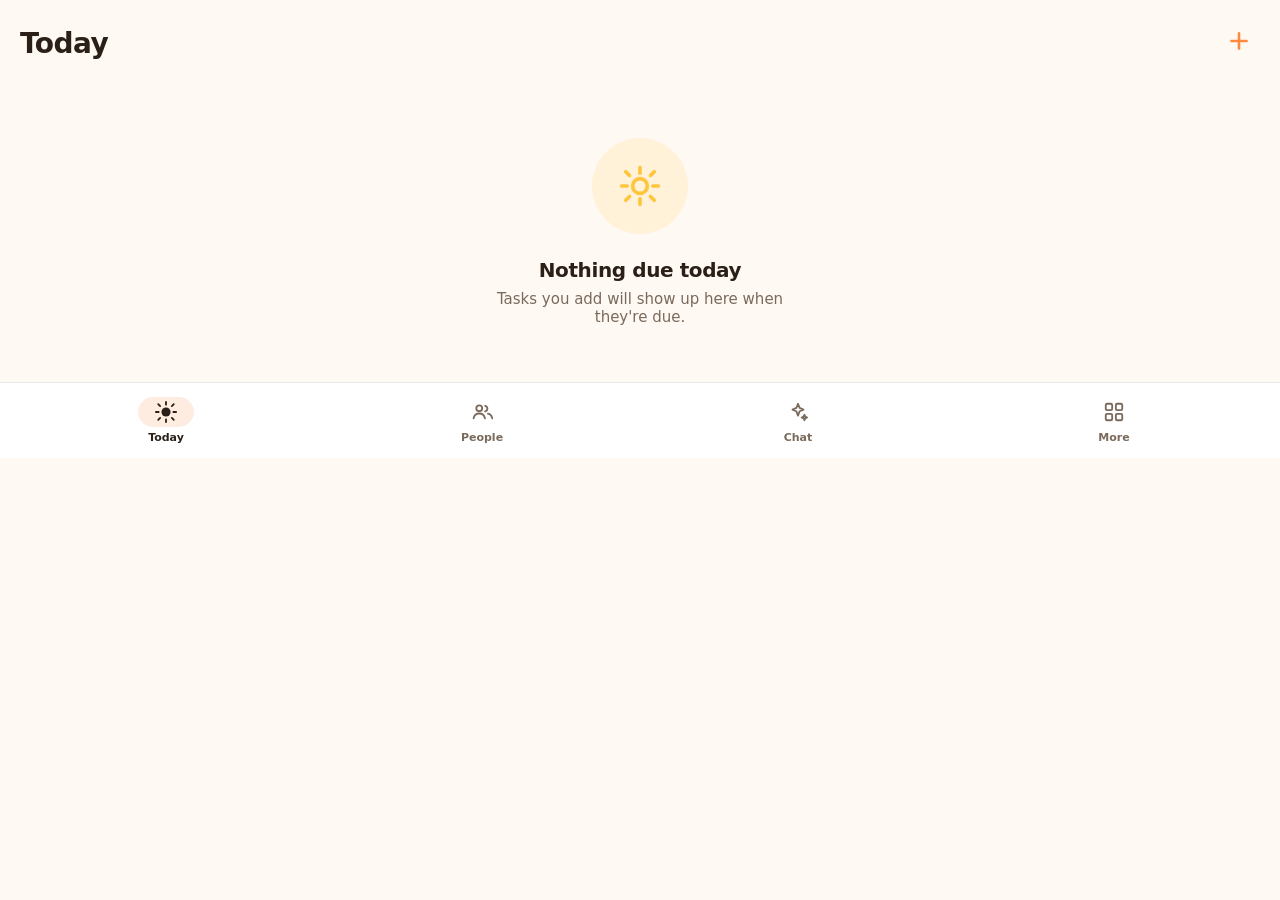
==== web/index.html @ 5587e307 "Add recurring tasks (daily/weekly/monthly) Tasks gain a recurrence field and a new Tasks.complete(id" ====
<!DOCTYPE html>
<html lang="en">
<head>
  <meta charset="UTF-8">
  <meta name="viewport" content="width=device-width, initial-scale=1.0, viewport-fit=cover">
  <meta name="theme-color" content="#FF8A3D">
  <meta name="description" content="Tasks, people, journal, study and AI — all in one app.">

  <meta name="mobile-web-app-capable" content="yes">
  <meta name="apple-mobile-web-app-capable" content="yes">
  <meta name="apple-mobile-web-app-status-bar-style" content="default">
  <meta name="apple-mobile-web-app-title" content="Satu">
  <link rel="apple-touch-icon" href="icons/icon-192.png">
  <link rel="icon" type="image/png" href="icons/icon-192.png">
  <link rel="manifest" href="manifest.json">

  <title>Satu</title>
  <link rel="stylesheet" href="css/theme.css">
</head>
<body>

  <!-- ===== Today ===== -->
  <section id="screen-today" class="screen active" data-screen>
    <header class="app-bar" style="display:flex; align-items:center; justify-content:space-between;">
      <h1 data-t="todayTitle"></h1>
      <button class="btn btn-text" id="today-add-task" aria-label="Add task" style="padding:8px;">
        <svg width="26" height="26" viewBox="0 0 24 24" fill="none" stroke="var(--mango)" stroke-width="2.4" stroke-linecap="round"><path d="M12 5v14M5 12h14"/></svg>
      </button>
    </header>
    <main>
      <div class="empty-state" id="today-empty">
        <div class="icon-circle" style="background: rgb(var(--sun-rgb) / 0.15)">
          <svg viewBox="0 0 24 24" fill="none" stroke="var(--sun)" stroke-width="2" stroke-linecap="round"><circle cx="12" cy="12" r="4"/><path d="M12 2v3M12 19v3M4.2 4.2l2.1 2.1M17.7 17.7l2.1 2.1M2 12h3M19 12h3M4.2 19.8l2.1-2.1M17.7 6.3l2.1-2.1"/></svg>
        </div>
        <h2 data-t="todayEmptyTitle"></h2>
        <p data-t="todayEmptyBody"></p>
      </div>
      <div id="today-tasks" hidden style="display:flex; flex-direction:column; gap:10px; padding:8px 20px 24px;"></div>
    </main>
  </section>

  <!-- ===== People ===== -->
  <section id="screen-people" class="screen" data-screen>
    <header class="app-bar"><h1 data-t="peopleTitle"></h1></header>
    <main>
      <div class="empty-state">
        <div class="icon-circle" style="background: rgb(var(--teal-rgb) / 0.15)">
          <svg viewBox="0 0 24 24" fill="none" stroke="var(--teal)" stroke-width="2" stroke-linecap="round" stroke-linejoin="round"><circle cx="9" cy="8" r="3.2"/><path d="M2.8 19c.6-3.4 3.2-5.4 6.2-5.4s5.6 2 6.2 5.4"/><path d="M15.5 5.2a3.2 3.2 0 0 1 0 6.2M18.5 13.7c2.4.5 4.1 2.3 4.7 5.3"/></svg>
        </div>
        <h2 data-t="peopleEmptyTitle"></h2>
        <p data-t="peopleEmptyBody"></p>
      </div>
    </main>
  </section>

  <!-- ===== Chat ===== -->
  <section id="screen-chat" class="screen" data-screen>
    <header class="app-bar"><h1 data-t="chatTitle"></h1></header>
    <main>
      <div class="empty-state" id="chat-no-key">
        <div class="icon-circle" style="background: rgb(var(--grape-rgb) / 0.15)">
          <svg viewBox="0 0 24 24" fill="none" stroke="var(--grape)" stroke-width="2" stroke-linecap="round" stroke-linejoin="round"><path d="M7 17V7a2 2 0 0 1 2-2h6a2 2 0 0 1 2 2v10l-2-1.5-2 1.5-2-1.5-2 1.5-2-1.5z"/><circle cx="12" cy="8" r="1.6" fill="var(--grape)" stroke="none"/></svg>
        </div>
        <h2 data-t="chatNeedsKeyTitle"></h2>
        <p data-t="chatNeedsKeyBody"></p>
        <button class="btn btn-filled action" id="chat-open-settings" data-t="chatNeedsKeyAction"></button>
      </div>
      <div class="empty-state" id="chat-ready" hidden>
        <div class="icon-circle" style="background: rgb(var(--grape-rgb) / 0.15)">
          <svg viewBox="0 0 24 24" fill="var(--grape)"><path d="M12 2l2.2 5.5L20 9.6l-5.5 2.3L12 17l-2.3-5.1L4 9.6l5.5-2.1z"/></svg>
        </div>
        <h2 data-t="chatEmptyTitle"></h2>
        <p data-t="chatEmptyBody"></p>
      </div>
    </main>
  </section>

  <!-- ===== More ===== -->
  <section id="screen-more" class="screen" data-screen>
    <header class="app-bar"><h1 data-t="moreTitle"></h1></header>
    <main>
      <div style="display:flex; flex-direction:column; gap:12px; padding:8px 20px 24px;">
        <div class="list-tile">
          <div class="leading" style="background: rgb(var(--berry-rgb) / 0.15)">
            <svg viewBox="0 0 24 24" fill="var(--berry)"><path d="M4 4h11a3 3 0 0 1 3 3v13l-2-1-2 1-2-1-2 1-2-1-2 1V6a2 2 0 0 1 2-2z"/></svg>
          </div>
          <div class="label" data-t="moreJournal"></div>
          <div class="trailing" data-t="comingSoon"></div>
        </div>
        <div class="list-tile">
          <div class="leading" style="background: rgb(var(--leaf-rgb) / 0.15)">
            <svg viewBox="0 0 24 24" fill="var(--leaf)"><path d="M12 2 2 7l10 5 8-4v6h2V7L12 2z"/><path d="M6 12.2V16c0 1.7 2.7 3 6 3s6-1.3 6-3v-3.8l-6 3-6-3z"/></svg>
          </div>
          <div class="label" data-t="moreStudy"></div>
          <div class="trailing" data-t="comingSoon"></div>
        </div>
        <div class="list-tile">
          <div class="leading" style="background: rgb(var(--sun-rgb) / 0.15)">
            <svg viewBox="0 0 24 24" fill="none" stroke="var(--sun)" stroke-width="2" stroke-linecap="round" stroke-linejoin="round"><rect x="3" y="4" width="18" height="13" rx="2"/><path d="M8 21h8M12 17v4"/></svg>
          </div>
          <div class="label" data-t="moreDecks"></div>
          <div class="trailing" data-t="comingSoon"></div>
        </div>
        <div class="list-tile" id="open-lists" style="cursor:pointer">
          <div class="leading" style="background: rgb(var(--teal-rgb) / 0.15)">
            <svg viewBox="0 0 24 24" fill="none" stroke="var(--teal)" stroke-width="2" stroke-linecap="round" stroke-linejoin="round"><rect x="4" y="5" width="16" height="4" rx="1.5"/><rect x="4" y="12" width="16" height="4" rx="1.5"/><rect x="4" y="19" width="10" height="1.5" rx="0.75"/></svg>
          </div>
          <div class="label" data-t="moreLists"></div>
          <svg width="20" height="20" viewBox="0 0 24 24" fill="none" stroke="var(--ink-soft)" stroke-width="2" stroke-linecap="round" stroke-linejoin="round"><path d="M9 18l6-6-6-6"/></svg>
        </div>
        <div class="list-tile" id="open-settings" style="cursor:pointer">
          <div class="leading" style="background: rgb(var(--mango-rgb) / 0.15)">
            <svg viewBox="0 0 24 24" fill="none" stroke="var(--mango)" stroke-width="2" stroke-linecap="round" stroke-linejoin="round"><circle cx="12" cy="12" r="3"/><path d="M19.4 13a1.7 1.7 0 0 0 .3 1.9l.1.1a2 2 0 1 1-2.8 2.8l-.1-.1a1.7 1.7 0 0 0-1.9-.3 1.7 1.7 0 0 0-1 1.5V19a2 2 0 1 1-4 0v-.1a1.7 1.7 0 0 0-1-1.6 1.7 1.7 0 0 0-1.9.3l-.1.1a2 2 0 1 1-2.8-2.8l.1-.1a1.7 1.7 0 0 0 .3-1.9 1.7 1.7 0 0 0-1.5-1H4a2 2 0 1 1 0-4h.1a1.7 1.7 0 0 0 1.6-1 1.7 1.7 0 0 0-.3-1.9l-.1-.1a2 2 0 1 1 2.8-2.8l.1.1a1.7 1.7 0 0 0 1.9.3H10a1.7 1.7 0 0 0 1-1.5V4a2 2 0 1 1 4 0v.1a1.7 1.7 0 0 0 1 1.5 1.7 1.7 0 0 0 1.9-.3l.1-.1a2 2 0 1 1 2.8 2.8l-.1.1a1.7 1.7 0 0 0-.3 1.9V10a1.7 1.7 0 0 0 1.5 1H20a2 2 0 1 1 0 4h-.1a1.7 1.7 0 0 0-1.5 1z"/></svg>
          </div>
          <div class="label" data-t="moreSettings"></div>
          <svg width="20" height="20" viewBox="0 0 24 24" fill="none" stroke="var(--ink-soft)" stroke-width="2" stroke-linecap="round" stroke-linejoin="round"><path d="M9 18l6-6-6-6"/></svg>
        </div>
      </div>
    </main>
  </section>

  <!-- ===== Settings (opened from More, not a tab) ===== -->
  <section id="screen-settings" class="screen" data-screen>
    <header class="app-bar" style="display:flex; align-items:center; gap:12px;">
      <button class="btn btn-text" id="settings-back" style="padding:8px;" aria-label="Back">
        <svg width="22" height="22" viewBox="0 0 24 24" fill="none" stroke="var(--ink)" stroke-width="2" stroke-linecap="round" stroke-linejoin="round"><path d="M15 18l-6-6 6-6"/></svg>
      </button>
      <h1 data-t="settingsTitle" style="font-size:22px;"></h1>
    </header>
    <main>
      <div class="field-label" data-t="settingsAppearance"></div>
      <div class="card settings-card">
        <div class="settings-row">
          <label data-t="settingsLanguage"></label>
          <select id="select-locale">
            <option value="system" data-t="settingsThemeSystem"></option>
            <option value="en">English</option>
            <option value="id">Bahasa Indonesia</option>
          </select>
        </div>
        <div class="settings-row">
          <label data-t="settingsTheme"></label>
          <select id="select-theme">
            <option value="system" data-t="settingsThemeSystem"></option>
            <option value="light" data-t="settingsThemeLight"></option>
            <option value="dark" data-t="settingsThemeDark"></option>
          </select>
        </div>
      </div>

      <div class="field-label" data-t="settingsAi"></div>
      <div class="card settings-card">
        <label for="input-api-key" data-t="settingsApiKey" style="display:block; margin-bottom:12px;"></label>
        <input type="password" id="input-api-key" data-t-placeholder="settingsApiKeyHint" autocomplete="off">
        <p class="help-text" data-t="settingsApiKeyHelp"></p>
        <div style="display:flex; gap:12px; margin-top:16px;">
          <button class="btn btn-filled" id="save-api-key" data-t="actionSave" style="flex:1;"></button>
          <button class="btn btn-text" id="clear-api-key" data-t="actionClear"></button>
        </div>
      </div>
      <div class="card settings-card">
        <div class="settings-row">
          <label data-t="settingsModel"></label>
          <select id="select-model">
            <option value="claude-opus-5" data-t="settingsModelOpus"></option>
            <option value="claude-sonnet-5" data-t="settingsModelSonnet"></option>
            <option value="claude-haiku-4-5" data-t="settingsModelHaiku"></option>
          </select>
        </div>
      </div>

      <div class="field-label" data-t="settingsAbout"></div>
      <div class="card settings-card">
        <div style="font-weight:700;" data-t="appName"></div>
        <div class="help-text" data-t="appTagline" style="margin-top:4px;"></div>
      </div>
    </main>
  </section>

  <!-- ===== Task form (opened from Today, not a tab) ===== -->
  <section id="screen-task-form" class="screen" data-screen>
    <header class="app-bar" style="display:flex; align-items:center; gap:12px;">
      <button class="btn btn-text" id="task-form-back" style="padding:8px;" aria-label="Back">
        <svg width="22" height="22" viewBox="0 0 24 24" fill="none" stroke="var(--ink)" stroke-width="2" stroke-linecap="round" stroke-linejoin="round"><path d="M15 18l-6-6 6-6"/></svg>
      </button>
      <h1 id="task-form-title" style="font-size:22px;"></h1>
    </header>
    <main>
      <div class="card settings-card" style="display:flex; flex-direction:column; gap:16px;">
        <div>
          <label for="task-title" data-t="taskFieldTitle" style="display:block; margin-bottom:8px;"></label>
          <input type="text" id="task-title" data-t-placeholder="taskFieldTitleHint" autocomplete="off">
        </div>
        <div>
          <label for="task-notes" data-t="taskFieldNotes" style="display:block; margin-bottom:8px;"></label>
          <textarea id="task-notes" data-t-placeholder="taskFieldNotesHint" rows="3"></textarea>
        </div>
        <div class="settings-row">
          <label data-t="taskFieldDueDate"></label>
          <input type="date" id="task-due-date" style="width:auto;">
        </div>
        <div class="settings-row">
          <label data-t="taskFieldPriority"></label>
          <select id="task-priority">
            <option value="none" data-t="priorityNone"></option>
            <option value="low" data-t="priorityLow"></option>
            <option value="medium" data-t="priorityMedium"></option>
            <option value="high" data-t="priorityHigh"></option>
          </select>
        </div>
        <div class="settings-row">
          <label data-t="taskFieldList"></label>
          <select id="task-list"></select>
        </div>
        <div class="settings-row">
          <label data-t="taskFieldRepeat"></label>
          <select id="task-recurrence">
            <option value="none" data-t="recurrenceNone"></option>
            <option value="daily" data-t="recurrenceDaily"></option>
            <option value="weekly" data-t="recurrenceWeekly"></option>
            <option value="monthly" data-t="recurrenceMonthly"></option>
          </select>
        </div>
      </div>
      <div style="display:flex; gap:12px; padding:16px 20px 0;">
        <button class="btn btn-filled" id="task-save" data-t="actionSave" style="flex:1;"></button>
        <button class="btn btn-text" id="task-delete" data-t="actionDelete" hidden></button>
      </div>
    </main>
  </section>

  <!-- ===== Lists (opened from More, not a tab) ===== -->
  <section id="screen-lists" class="screen" data-screen>
    <header class="app-bar" style="display:flex; align-items:center; gap:12px;">
      <button class="btn btn-text" id="lists-back" style="padding:8px;" aria-label="Back">
        <svg width="22" height="22" viewBox="0 0 24 24" fill="none" stroke="var(--ink)" stroke-width="2" stroke-linecap="round" stroke-linejoin="round"><path d="M15 18l-6-6 6-6"/></svg>
      </button>
      <h1 data-t="listsTitle" style="font-size:22px;"></h1>
    </header>
    <main>
      <div class="card settings-card" style="display:flex; gap:12px;">
        <input type="text" id="new-list-name" data-t-placeholder="listsNewListHint" autocomplete="off">
        <button class="btn btn-filled" id="add-list" data-t="actionAdd" style="white-space:nowrap;"></button>
      </div>
      <div id="lists-items" hidden style="display:flex; flex-direction:column; gap:10px; padding:8px 20px 24px;"></div>
      <div class="empty-state" id="lists-empty">
        <div class="icon-circle" style="background: rgb(var(--teal-rgb) / 0.15)">
          <svg viewBox="0 0 24 24" fill="none" stroke="var(--teal)" stroke-width="2" stroke-linecap="round" stroke-linejoin="round"><rect x="4" y="5" width="16" height="4" rx="1.5"/><rect x="4" y="12" width="16" height="4" rx="1.5"/><rect x="4" y="19" width="10" height="1.5" rx="0.75"/></svg>
        </div>
        <h2 data-t="listsEmptyTitle"></h2>
        <p data-t="listsEmptyBody"></p>
      </div>
    </main>
  </section>

  <!-- ===== Bottom navigation ===== -->
  <nav class="tabbar" role="tablist" aria-label="Satu navigation">
    <button class="tab active" data-tab="today" role="tab" aria-selected="true">
      <span class="icon-wrap">
        <svg class="outline" viewBox="0 0 24 24" fill="none" stroke="currentColor" stroke-width="2" stroke-linecap="round"><circle cx="12" cy="12" r="4"/><path d="M12 2v3M12 19v3M4.2 4.2l2.1 2.1M17.7 17.7l2.1 2.1M2 12h3M19 12h3M4.2 19.8l2.1-2.1M17.7 6.3l2.1-2.1"/></svg>
        <svg class="filled" viewBox="0 0 24 24" fill="currentColor"><circle cx="12" cy="12" r="5"/><path d="M12 1v3M12 20v3M23 12h-3M4 12H1M20.5 3.5l-2.1 2.1M5.6 18.4l-2.1 2.1M20.5 20.5l-2.1-2.1M5.6 5.6L3.5 3.5" stroke="currentColor" stroke-width="2" stroke-linecap="round"/></svg>
      </span>
      <span class="label" data-t="navToday"></span>
    </button>
    <button class="tab" data-tab="people" role="tab" aria-selected="false">
      <span class="icon-wrap">
        <svg class="outline" viewBox="0 0 24 24" fill="none" stroke="currentColor" stroke-width="2" stroke-linecap="round" stroke-linejoin="round"><circle cx="9" cy="8" r="3.2"/><path d="M2.8 19c.6-3.4 3.2-5.4 6.2-5.4s5.6 2 6.2 5.4"/><path d="M15.5 5.2a3.2 3.2 0 0 1 0 6.2M18.5 13.7c2.4.5 4.1 2.3 4.7 5.3"/></svg>
        <svg class="filled" viewBox="0 0 24 24" fill="currentColor"><circle cx="9" cy="8" r="3.6"/><path d="M1.6 20c.5-4 3.4-6.4 7.4-6.4S16.3 16 16.8 20z"/><path d="M15.8 4.6a3.6 3.6 0 0 1 0 7"/><path d="M18.3 13.6c2.7.6 4.6 2.7 5.1 6.4h-4.8"/></svg>
      </span>
      <span class="label" data-t="navPeople"></span>
    </button>
    <button class="tab" data-tab="chat" role="tab" aria-selected="false">
      <span class="icon-wrap">
        <svg class="outline" viewBox="0 0 24 24" fill="none" stroke="currentColor" stroke-width="2" stroke-linecap="round" stroke-linejoin="round"><path d="M12 3l1.8 4.6L18 9.4l-4.2 1.8L12 16l-1.8-4.8L6 9.4l4.2-1.8z"/><path d="M19 15l.9 2.1L22 18l-2.1.9L19 21l-.9-2.1L16 18l2.1-.9z"/></svg>
        <svg class="filled" viewBox="0 0 24 24" fill="currentColor"><path d="M12 2l2.2 5.5L20 9.6l-5.5 2.3L12 17l-2.3-5.1L4 9.6l5.5-2.1z"/><path d="M19.3 14l1 2.3 2.3 1-2.3 1-1 2.3-1-2.3-2.3-1 2.3-1z"/></svg>
      </span>
      <span class="label" data-t="navChat"></span>
    </button>
    <button class="tab" data-tab="more" role="tab" aria-selected="false">
      <span class="icon-wrap">
        <svg class="outline" viewBox="0 0 24 24" fill="none" stroke="currentColor" stroke-width="2" stroke-linecap="round" stroke-linejoin="round"><rect x="3" y="3" width="7" height="7" rx="1.5"/><rect x="14" y="3" width="7" height="7" rx="1.5"/><rect x="3" y="14" width="7" height="7" rx="1.5"/><rect x="14" y="14" width="7" height="7" rx="1.5"/></svg>
        <svg class="filled" viewBox="0 0 24 24" fill="currentColor"><rect x="2.5" y="2.5" width="8" height="8" rx="2"/><rect x="13.5" y="2.5" width="8" height="8" rx="2"/><rect x="2.5" y="13.5" width="8" height="8" rx="2"/><rect x="13.5" y="13.5" width="8" height="8" rx="2"/></svg>
      </span>
      <span class="label" data-t="navMore"></span>
    </button>
  </nav>

  <script src="js/storage.js"></script>
  <script src="js/i18n.js"></script>
  <script src="js/tasks.js"></script>
  <script src="js/lists.js"></script>
  <script src="js/app.js"></script>
</body>
</html>
---- web/css/theme.css ----
/* Satu's visual identity: warm, rounded, colorful. Mango primary, five
   accent hues cycled across modules. Same palette as the original design,
   now plain CSS custom properties instead of a Dart ColorScheme. */

:root {
  --bg: #FFF9F4;
  --surface: #FFFFFF;
  --surface-2: #FBEFE4;
  --ink: #2B2018;
  --ink-soft: #7A6A5C;
  --line: rgba(43, 32, 24, 0.10);

  --mango: #FF8A3D;
  --teal: #17B0A6;
  --grape: #7C5CFF;
  --berry: #FF5D8F;
  --leaf: #3FBF6F;
  --sun: #FFC53D;

  --mango-rgb: 255 138 61;
  --teal-rgb: 23 176 166;
  --grape-rgb: 124 92 255;
  --berry-rgb: 255 93 143;
  --leaf-rgb: 63 191 111;
  --sun-rgb: 255 197 61;

  --radius-lg: 20px;
  --radius-md: 16px;
  --radius-pill: 999px;
  --shadow-card: 0 12px 32px -18px rgba(43, 32, 24, 0.25);
}

@media (prefers-color-scheme: dark) {
  :root {
    --bg: #1D1714;
    --surface: #29211D;
    --surface-2: #322822;
    --ink: #F5EDE6;
    --ink-soft: #B6A79A;
    --line: rgba(245, 237, 230, 0.12);
    --shadow-card: 0 12px 32px -16px rgba(0, 0, 0, 0.6);
  }
}
:root[data-theme="dark"] {
  --bg: #1D1714;
  --surface: #29211D;
  --surface-2: #322822;
  --ink: #F5EDE6;
  --ink-soft: #B6A79A;
  --line: rgba(245, 237, 230, 0.12);
  --shadow-card: 0 12px 32px -16px rgba(0, 0, 0, 0.6);
}
:root[data-theme="light"] {
  --bg: #FFF9F4;
  --surface: #FFFFFF;
  --surface-2: #FBEFE4;
  --ink: #2B2018;
  --ink-soft: #7A6A5C;
  --line: rgba(43, 32, 24, 0.10);
  --shadow-card: 0 12px 32px -18px rgba(43, 32, 24, 0.25);
}

* { box-sizing: border-box; }

/* Author styles like `.empty-state { display: flex }` would otherwise beat
   the browser's default `[hidden] { display: none }` UA rule. */
[hidden] { display: none !important; }

html, body {
  margin: 0;
  height: 100%;
  background: var(--bg);
  color: var(--ink);
  font-family: -apple-system, "SF Pro Text", "Segoe UI", system-ui, sans-serif;
  -webkit-font-smoothing: antialiased;
}

body {
  display: flex;
  flex-direction: column;
  min-height: 100vh;
  min-height: 100dvh;
}

h1, h2, h3 {
  font-family: ui-rounded, "SF Pro Rounded", "Segoe UI Rounded", system-ui, sans-serif;
  font-weight: 800;
  letter-spacing: -0.02em;
  margin: 0;
}

.app-bar {
  padding: 20px 20px 8px;
}
.app-bar h1 {
  font-size: 28px;
}

main {
  flex: 1;
  overflow-y: auto;
  padding-bottom: 24px;
}

/* Empty state, matching EmptyState widget */
.empty-state {
  display: flex;
  flex-direction: column;
  align-items: center;
  text-align: center;
  padding: 64px 32px 32px;
  gap: 8px;
}
.empty-state .icon-circle {
  width: 96px;
  height: 96px;
  border-radius: 50%;
  display: flex;
  align-items: center;
  justify-content: center;
  margin-bottom: 16px;
}
.empty-state .icon-circle svg {
  width: 44px;
  height: 44px;
}
.empty-state h2 {
  font-size: 20px;
  font-weight: 700;
}
.empty-state p {
  font-size: 15px;
  color: var(--ink-soft);
  max-width: 34ch;
  margin: 0;
}
.empty-state .action {
  margin-top: 16px;
}

/* Buttons */
.btn {
  appearance: none;
  border: none;
  border-radius: var(--radius-md);
  padding: 16px 24px;
  font-size: 16px;
  font-weight: 700;
  font-family: inherit;
  cursor: pointer;
}
.btn-filled {
  background: var(--mango);
  color: #fff;
}
.btn-text {
  background: transparent;
  color: var(--ink-soft);
}

/* Cards */
.card {
  background: var(--surface-2);
  border-radius: var(--radius-lg);
  padding: 16px;
}

/* Lists */
.list-tile {
  display: flex;
  align-items: center;
  gap: 12px;
  padding: 12px 16px;
  border-radius: var(--radius-md);
  background: var(--surface);
  border: 1px solid var(--line);
}
.list-tile .leading {
  width: 44px;
  height: 44px;
  border-radius: 14px;
  display: flex;
  align-items: center;
  justify-content: center;
  flex: none;
}
.list-tile .label {
  font-weight: 600;
  font-size: 16px;
  flex: 1;
}
.list-tile .trailing {
  color: var(--ink-soft);
  font-size: 13px;
}

/* Bottom navigation */
.tabbar {
  display: grid;
  grid-template-columns: repeat(4, 1fr);
  background: var(--surface);
  border-top: 1px solid var(--line);
  padding: 8px 8px calc(8px + env(safe-area-inset-bottom));
}
.tab {
  appearance: none;
  border: none;
  background: transparent;
  display: flex;
  flex-direction: column;
  align-items: center;
  gap: 4px;
  padding: 6px 4px;
  border-radius: 16px;
  cursor: pointer;
  color: var(--ink-soft);
  font-family: inherit;
}
.tab .icon-wrap {
  width: 56px;
  height: 30px;
  border-radius: var(--radius-pill);
  display: flex;
  align-items: center;
  justify-content: center;
  transition: background-color 180ms ease;
}
.tab.active { color: var(--ink); }
.tab.active .icon-wrap {
  background: rgb(var(--mango-rgb) / 0.16);
}
.tab svg { width: 22px; height: 22px; }
.tab .outline { display: block; }
.tab .filled { display: none; }
.tab.active .outline { display: none; }
.tab.active .filled { display: block; }
.tab .label { font-size: 11px; font-weight: 600; }
.tab:focus-visible {
  outline: 2px solid rgb(var(--grape-rgb));
  outline-offset: 2px;
}

/* Screens */
.screen { display: none; }
.screen.active { display: block; }

/* Settings form */
.field-label {
  font-size: 12px;
  font-weight: 700;
  text-transform: uppercase;
  letter-spacing: 0.08em;
  color: var(--mango);
  margin: 24px 20px 8px;
}
.settings-card {
  margin: 0 20px 12px;
}
.settings-row {
  display: flex;
  align-items: center;
  justify-content: space-between;
  gap: 12px;
  padding: 12px 4px;
}
.settings-row + .settings-row {
  border-top: 1px solid var(--line);
}
input[type="text"], input[type="password"], input[type="date"], select, textarea {
  font-family: inherit;
  font-size: 15px;
  padding: 14px 16px;
  border-radius: var(--radius-md);
  border: 1px solid var(--line);
  background: var(--surface);
  color: var(--ink);
  width: 100%;
}
textarea { resize: vertical; }
input:focus, select:focus, textarea:focus, .btn:focus-visible {
  outline: 2px solid rgb(var(--grape-rgb));
  outline-offset: 2px;
}
label { font-size: 14px; font-weight: 600; }
.help-text { font-size: 13px; color: var(--ink-soft); margin: 8px 0 0; }

/* Task rows on the Today screen */
.task-tile { cursor: pointer; }
.task-check {
  appearance: none;
  width: 28px;
  height: 28px;
  border-radius: 50%;
  border: 2px solid var(--line);
  background: transparent;
  flex: none;
  cursor: pointer;
  padding: 0;
  transition: background-color 150ms ease, border-color 150ms ease;
}
.task-check:hover { border-color: var(--mango); }
.priority-dot {
  width: 8px;
  height: 8px;
  border-radius: 50%;
  flex: none;
}
.task-tile-done {
  opacity: 0;
  transform: scale(0.98);
  transition: opacity 220ms ease, transform 220ms ease;
}
@media (prefers-reduced-motion: reduce) {
  .task-tile-done { transition: none; }
}

/* Lists screen: name doubles as an inline rename field */
.list-tile input.lists-name-input {
  border: none;
  background: transparent;
  padding: 4px 0;
  font-weight: 600;
  width: auto;
}

.section-title {
  padding: 0 20px;
  margin-top: 8px;
}
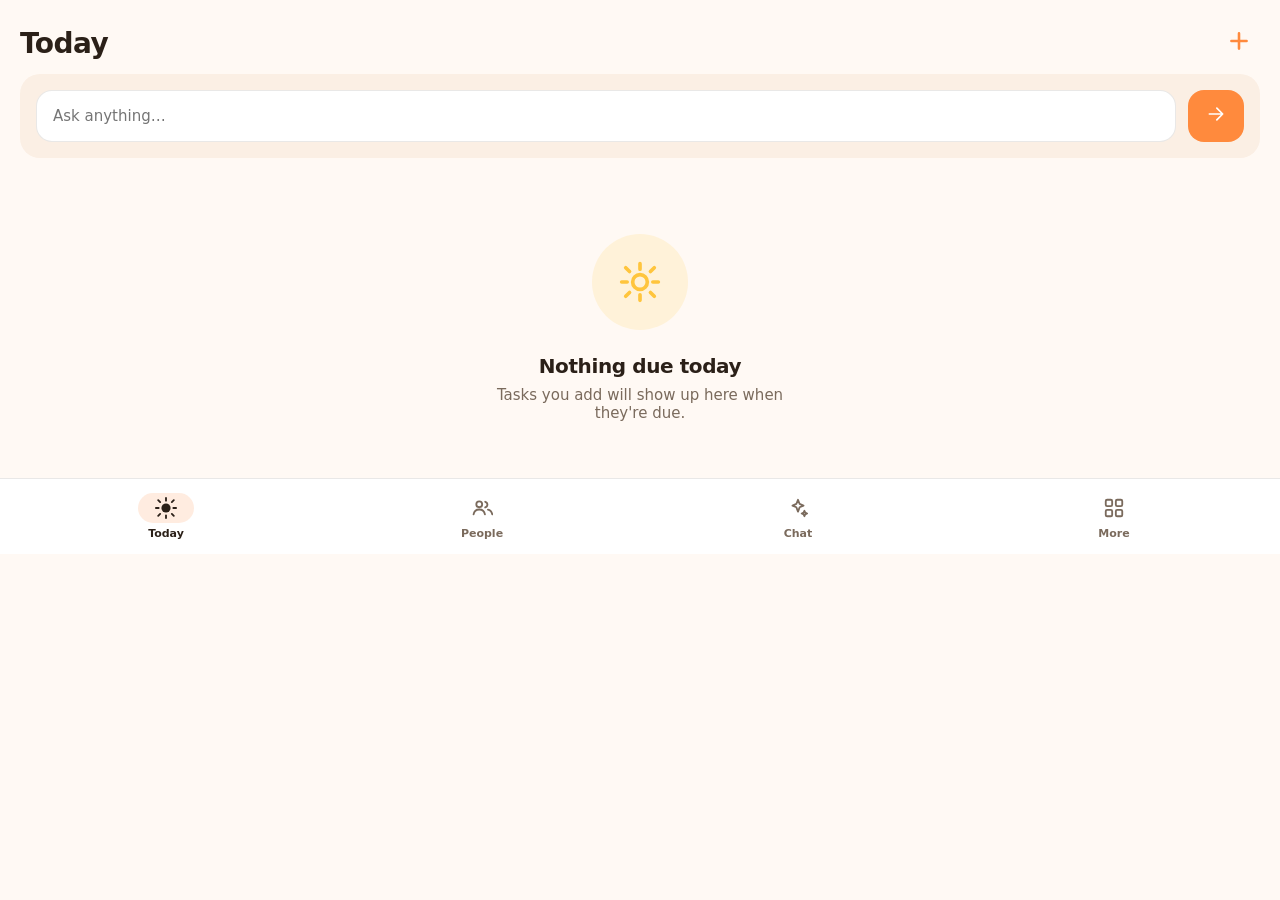
==== commit 0ac3fd11: "Add a quick-research box to Today that opens Chat pre-filled A small "ask anything" field at the top" ====
--- a/web/index.html
+++ b/web/index.html
@@ -28,6 +28,20 @@
       </button>
     </header>
     <main>
+      <div class="card settings-card" style="display:flex; gap:12px;">
+        <input type="text" id="quick-research-input" data-t-placeholder="todayQuickResearchHint" autocomplete="off">
+        <button class="btn btn-filled chat-send-btn" id="quick-research-send" aria-label="Ask">
+          <svg width="20" height="20" viewBox="0 0 24 24" fill="none" stroke="#fff" stroke-width="2" stroke-linecap="round" stroke-linejoin="round"><path d="M4 12h16M13 5l7 7-7 7"/></svg>
+        </button>
+      </div>
+      <div id="today-birthdays-section" hidden>
+        <div class="field-label" data-t="todayBirthdaysTitle"></div>
+        <div id="today-birthdays-items" style="display:flex; flex-direction:column; gap:10px; padding:0 20px 8px;"></div>
+      </div>
+      <div id="today-followups-section" hidden>
+        <div class="field-label" data-t="todayFollowUpsTitle"></div>
+        <div id="today-followups-items" style="display:flex; flex-direction:column; gap:10px; padding:0 20px 8px;"></div>
+      </div>
       <div class="empty-state" id="today-empty">
         <div class="icon-circle" style="background: rgb(var(--sun-rgb) / 0.15)">
           <svg viewBox="0 0 24 24" fill="none" stroke="var(--sun)" stroke-width="2" stroke-linecap="round"><circle cx="12" cy="12" r="4"/><path d="M12 2v3M12 19v3M4.2 4.2l2.1 2.1M17.7 17.7l2.1 2.1M2 12h3M19 12h3M4.2 19.8l2.1-2.1M17.7 6.3l2.1-2.1"/></svg>
@@ -41,14 +55,23 @@
 
   <!-- ===== People ===== -->
   <section id="screen-people" class="screen" data-screen>
-    <header class="app-bar"><h1 data-t="peopleTitle"></h1></header>
-    <main>
-      <div class="empty-state">
+    <header class="app-bar" style="display:flex; align-items:center; justify-content:space-between;">
+      <h1 data-t="peopleTitle"></h1>
+      <button class="btn btn-text" id="people-add" aria-label="Add person" style="padding:8px;">
+        <svg width="26" height="26" viewBox="0 0 24 24" fill="none" stroke="var(--teal)" stroke-width="2.4" stroke-linecap="round"><path d="M12 5v14M5 12h14"/></svg>
+      </button>
+    </header>
+    <main>
+      <div class="card settings-card">
+        <input type="text" id="people-search" data-t-placeholder="peopleSearchHint" autocomplete="off">
+      </div>
+      <div id="people-items" hidden style="display:flex; flex-direction:column; gap:10px; padding:8px 20px 24px;"></div>
+      <div class="empty-state" id="people-empty">
         <div class="icon-circle" style="background: rgb(var(--teal-rgb) / 0.15)">
           <svg viewBox="0 0 24 24" fill="none" stroke="var(--teal)" stroke-width="2" stroke-linecap="round" stroke-linejoin="round"><circle cx="9" cy="8" r="3.2"/><path d="M2.8 19c.6-3.4 3.2-5.4 6.2-5.4s5.6 2 6.2 5.4"/><path d="M15.5 5.2a3.2 3.2 0 0 1 0 6.2M18.5 13.7c2.4.5 4.1 2.3 4.7 5.3"/></svg>
         </div>
-        <h2 data-t="peopleEmptyTitle"></h2>
-        <p data-t="peopleEmptyBody"></p>
+        <h2 id="people-empty-title"></h2>
+        <p id="people-empty-body"></p>
       </div>
     </main>
   </section>
@@ -65,12 +88,21 @@
         <p data-t="chatNeedsKeyBody"></p>
         <button class="btn btn-filled action" id="chat-open-settings" data-t="chatNeedsKeyAction"></button>
       </div>
-      <div class="empty-state" id="chat-ready" hidden>
-        <div class="icon-circle" style="background: rgb(var(--grape-rgb) / 0.15)">
-          <svg viewBox="0 0 24 24" fill="var(--grape)"><path d="M12 2l2.2 5.5L20 9.6l-5.5 2.3L12 17l-2.3-5.1L4 9.6l5.5-2.1z"/></svg>
-        </div>
-        <h2 data-t="chatEmptyTitle"></h2>
-        <p data-t="chatEmptyBody"></p>
+      <div id="chat-ready" hidden>
+        <div class="empty-state" id="chat-empty">
+          <div class="icon-circle" style="background: rgb(var(--grape-rgb) / 0.15)">
+            <svg viewBox="0 0 24 24" fill="var(--grape)"><path d="M12 2l2.2 5.5L20 9.6l-5.5 2.3L12 17l-2.3-5.1L4 9.6l5.5-2.1z"/></svg>
+          </div>
+          <h2 data-t="chatEmptyTitle"></h2>
+          <p data-t="chatEmptyBody"></p>
+        </div>
+        <div id="chat-messages" class="chat-messages" hidden></div>
+        <div class="chat-input-row">
+          <input type="text" id="chat-input" data-t-placeholder="chatInputHint" autocomplete="off">
+          <button class="btn btn-filled chat-send-btn" id="chat-send" aria-label="Send message">
+            <svg width="20" height="20" viewBox="0 0 24 24" fill="none" stroke="#fff" stroke-width="2" stroke-linecap="round" stroke-linejoin="round"><path d="M4 12h16M13 5l7 7-7 7"/></svg>
+          </button>
+        </div>
       </div>
     </main>
   </section>
@@ -100,6 +132,13 @@
           </div>
           <div class="label" data-t="moreDecks"></div>
           <div class="trailing" data-t="comingSoon"></div>
+        </div>
+        <div class="list-tile" id="open-all-tasks" style="cursor:pointer">
+          <div class="leading" style="background: rgb(var(--grape-rgb) / 0.15)">
+            <svg viewBox="0 0 24 24" fill="none" stroke="var(--grape)" stroke-width="2" stroke-linecap="round" stroke-linejoin="round"><path d="M9 6l1.5 1.5L14 4"/><path d="M9 12l1.5 1.5L14 10"/><path d="M9 18l1.5 1.5L14 15"/><path d="M17 6h2M17 12h2M17 18h2"/></svg>
+          </div>
+          <div class="label" data-t="moreAllTasks"></div>
+          <svg width="20" height="20" viewBox="0 0 24 24" fill="none" stroke="var(--ink-soft)" stroke-width="2" stroke-linecap="round" stroke-linejoin="round"><path d="M9 18l6-6-6-6"/></svg>
         </div>
         <div class="list-tile" id="open-lists" style="cursor:pointer">
           <div class="leading" style="background: rgb(var(--teal-rgb) / 0.15)">
@@ -157,6 +196,8 @@
           <button class="btn btn-filled" id="save-api-key" data-t="actionSave" style="flex:1;"></button>
           <button class="btn btn-text" id="clear-api-key" data-t="actionClear"></button>
         </div>
+        <button class="btn btn-text" id="test-api-key" data-t="settingsApiKeyTest" style="width:100%; margin-top:4px;"></button>
+        <p class="help-text" id="api-key-status" hidden></p>
       </div>
       <div class="card settings-card">
         <div class="settings-row">
@@ -225,6 +266,99 @@
       <div style="display:flex; gap:12px; padding:16px 20px 0;">
         <button class="btn btn-filled" id="task-save" data-t="actionSave" style="flex:1;"></button>
         <button class="btn btn-text" id="task-delete" data-t="actionDelete" hidden></button>
+      </div>
+    </main>
+  </section>
+
+  <!-- ===== Person form (opened from People, not a tab) ===== -->
+  <section id="screen-person-form" class="screen" data-screen>
+    <header class="app-bar" style="display:flex; align-items:center; gap:12px;">
+      <button class="btn btn-text" id="person-form-back" style="padding:8px;" aria-label="Back">
+        <svg width="22" height="22" viewBox="0 0 24 24" fill="none" stroke="var(--ink)" stroke-width="2" stroke-linecap="round" stroke-linejoin="round"><path d="M15 18l-6-6 6-6"/></svg>
+      </button>
+      <h1 id="person-form-title" style="font-size:22px;"></h1>
+    </header>
+    <main>
+      <div class="card settings-card" style="display:flex; flex-direction:column; gap:16px;">
+        <div>
+          <label for="person-name" data-t="personFieldName" style="display:block; margin-bottom:8px;"></label>
+          <input type="text" id="person-name" data-t-placeholder="personFieldNameHint" autocomplete="off">
+        </div>
+        <div>
+          <label for="person-tags" data-t="personFieldTags" style="display:block; margin-bottom:8px;"></label>
+          <input type="text" id="person-tags" data-t-placeholder="personFieldTagsHint" autocomplete="off">
+        </div>
+        <div class="settings-row">
+          <label data-t="personFieldBirthday"></label>
+          <input type="date" id="person-birthday" style="width:auto;">
+        </div>
+        <div class="settings-row">
+          <label data-t="personFieldFollowUp"></label>
+          <input type="date" id="person-follow-up" style="width:auto;">
+        </div>
+        <div>
+          <label for="person-notes" data-t="personFieldNotes" style="display:block; margin-bottom:8px;"></label>
+          <textarea id="person-notes" data-t-placeholder="personFieldNotesHint" rows="3"></textarea>
+        </div>
+      </div>
+      <div style="display:flex; gap:12px; padding:16px 20px 0;">
+        <button class="btn btn-filled" id="person-save" data-t="actionSave" style="flex:1;"></button>
+        <button class="btn btn-text" id="person-delete" data-t="actionDelete" hidden></button>
+      </div>
+
+      <div id="person-interactions-section" hidden>
+        <div class="field-label" data-t="personInteractionsTitle"></div>
+        <div class="card settings-card" style="display:flex; flex-direction:column; gap:12px;">
+          <div style="display:flex; gap:12px;">
+            <select id="interaction-type" style="flex:1;">
+              <option value="call" data-t="interactionTypeCall"></option>
+              <option value="met" data-t="interactionTypeMet"></option>
+              <option value="message" data-t="interactionTypeMessage"></option>
+            </select>
+            <input type="date" id="interaction-date" style="flex:1;">
+          </div>
+          <input type="text" id="interaction-note" data-t-placeholder="interactionNoteHint" autocomplete="off">
+          <button class="btn btn-filled" id="interaction-add" data-t="personInteractionsAdd"></button>
+        </div>
+        <div id="person-interactions-items" style="display:flex; flex-direction:column; gap:10px; padding:8px 20px 24px;"></div>
+      </div>
+    </main>
+  </section>
+
+  <!-- ===== All tasks (opened from More, not a tab) ===== -->
+  <section id="screen-all-tasks" class="screen" data-screen>
+    <header class="app-bar" style="display:flex; align-items:center; gap:12px;">
+      <button class="btn btn-text" id="all-tasks-back" style="padding:8px;" aria-label="Back">
+        <svg width="22" height="22" viewBox="0 0 24 24" fill="none" stroke="var(--ink)" stroke-width="2" stroke-linecap="round" stroke-linejoin="round"><path d="M15 18l-6-6 6-6"/></svg>
+      </button>
+      <h1 data-t="allTasksTitle" style="font-size:22px;"></h1>
+    </header>
+    <main>
+      <div class="card settings-card" style="display:flex; flex-direction:column; gap:12px;">
+        <input type="text" id="all-tasks-search" data-t-placeholder="allTasksSearchHint" autocomplete="off">
+        <div class="settings-row">
+          <label data-t="allTasksFilterListLabel"></label>
+          <select id="all-tasks-filter-list">
+            <option value="" data-t="allTasksFilterListAll"></option>
+            <option value="unassigned" data-t="taskListNone"></option>
+          </select>
+        </div>
+        <div class="settings-row">
+          <label data-t="allTasksFilterStatusLabel"></label>
+          <select id="all-tasks-filter-status">
+            <option value="all" data-t="allTasksFilterStatusAll"></option>
+            <option value="active" data-t="allTasksFilterStatusActive"></option>
+            <option value="done" data-t="allTasksFilterStatusDone"></option>
+          </select>
+        </div>
+      </div>
+      <div id="all-tasks-items" hidden style="display:flex; flex-direction:column; gap:10px; padding:8px 20px 24px;"></div>
+      <div class="empty-state" id="all-tasks-empty">
+        <div class="icon-circle" style="background: rgb(var(--grape-rgb) / 0.15)">
+          <svg viewBox="0 0 24 24" fill="none" stroke="var(--grape)" stroke-width="2" stroke-linecap="round" stroke-linejoin="round"><circle cx="11" cy="11" r="7"/><path d="M21 21l-4.3-4.3"/></svg>
+        </div>
+        <h2 data-t="allTasksEmptyTitle"></h2>
+        <p data-t="allTasksEmptyBody"></p>
       </div>
     </main>
   </section>
@@ -289,6 +423,8 @@
   <script src="js/i18n.js"></script>
   <script src="js/tasks.js"></script>
   <script src="js/lists.js"></script>
+  <script src="js/people.js"></script>
+  <script src="js/ai.js"></script>
   <script src="js/app.js"></script>
 </body>
 </html>
--- a/web/css/theme.css
+++ b/web/css/theme.css
@@ -283,6 +283,48 @@
 }
 label { font-size: 14px; font-weight: 600; }
 .help-text { font-size: 13px; color: var(--ink-soft); margin: 8px 0 0; }
+
+/* Chat conversation */
+.chat-messages {
+  display: flex;
+  flex-direction: column;
+  gap: 12px;
+  padding: 16px 20px 8px;
+}
+.chat-message {
+  max-width: 80%;
+  padding: 12px 16px;
+  border-radius: var(--radius-md);
+  font-size: 15px;
+  line-height: 1.4;
+  white-space: pre-wrap;
+  word-break: break-word;
+}
+.chat-message-user {
+  align-self: flex-end;
+  background: var(--mango);
+  color: #fff;
+  border-bottom-right-radius: 4px;
+}
+.chat-message-assistant {
+  align-self: flex-start;
+  background: var(--surface-2);
+  color: var(--ink);
+  border-bottom-left-radius: 4px;
+}
+.chat-message-assistant.chat-message-pending { opacity: 0.6; }
+.chat-message-error {
+  align-self: flex-start;
+  background: rgb(var(--berry-rgb) / 0.12);
+  color: var(--berry);
+  border-bottom-left-radius: 4px;
+}
+.chat-input-row {
+  display: flex;
+  gap: 12px;
+  padding: 12px 20px calc(12px + env(safe-area-inset-bottom));
+}
+.chat-send-btn { flex: none; padding: 14px 18px; }
 
 /* Task rows on the Today screen */
 .task-tile { cursor: pointer; }
@@ -299,11 +341,29 @@
   transition: background-color 150ms ease, border-color 150ms ease;
 }
 .task-check:hover { border-color: var(--mango); }
+.task-check.task-check-done {
+  background: var(--mango);
+  border-color: var(--mango);
+}
 .priority-dot {
   width: 8px;
   height: 8px;
   border-radius: 50%;
   flex: none;
+}
+
+/* People screen: initials avatar */
+.avatar-circle {
+  width: 44px;
+  height: 44px;
+  border-radius: 50%;
+  display: flex;
+  align-items: center;
+  justify-content: center;
+  flex: none;
+  color: #fff;
+  font-weight: 700;
+  font-size: 16px;
 }
 .task-tile-done {
   opacity: 0;
